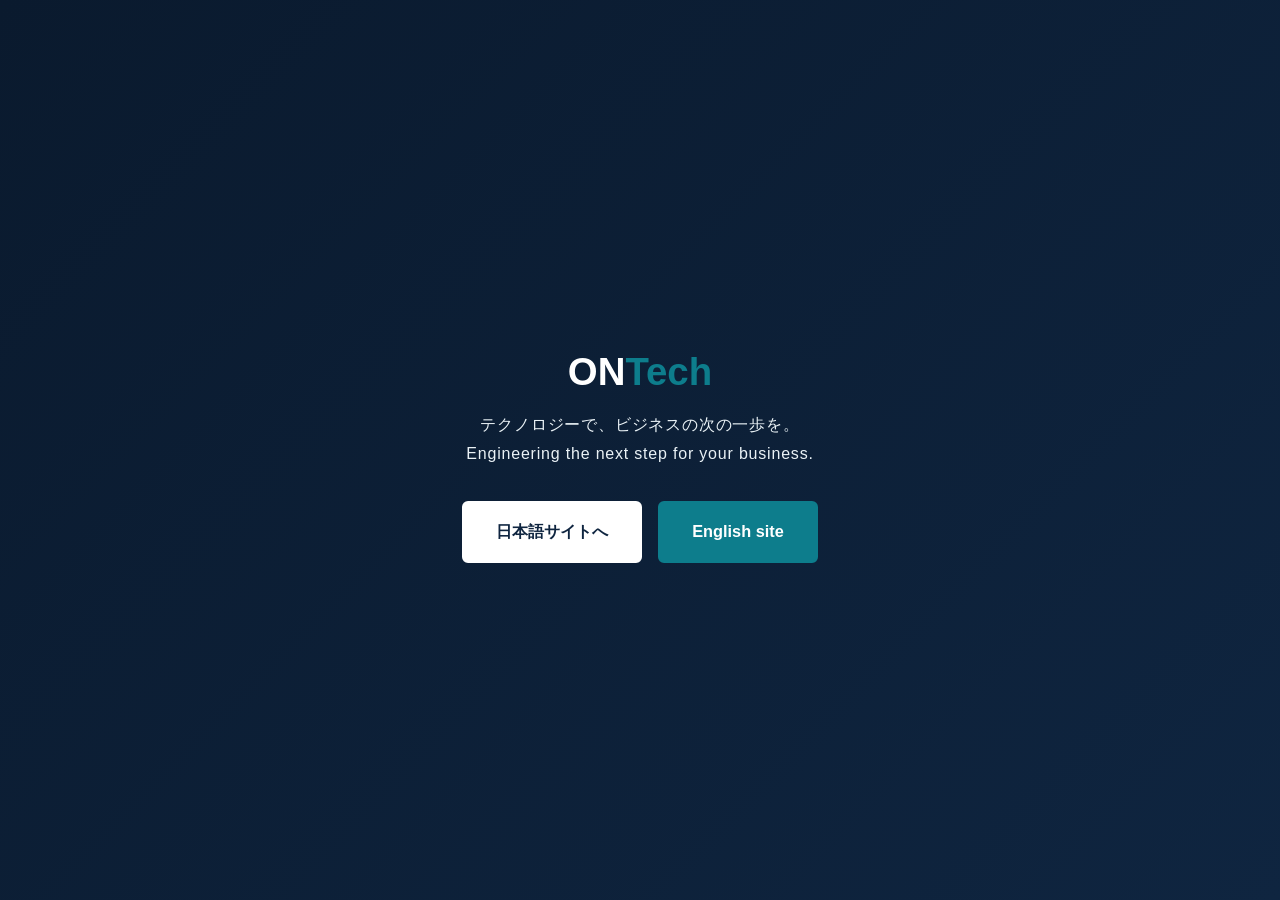
==== index.html @ b0e49d93 "first attempt" ====
<!DOCTYPE html>
<!-- Root = x-default language selector. No auto-redirect (better for SEO &
     no-JS). Crawlers follow hreflang; humans pick a language. -->
<html lang="en">
<head>
  <meta charset="UTF-8">
  <meta name="viewport" content="width=device-width, initial-scale=1">
  <title>ON Tech | AIエージェント・バックエンド開発 / AI Agents & Backend</title>
  <meta name="description" content="ON Tech — AI agent development, backend engineering, and data analytics. AIエージェント開発・バックエンド開発・データ活用。日本語 / English.">
  <meta name="robots" content="index, follow">

  <link rel="canonical" href="https://ontech.co.jp/">
  <link rel="alternate" hreflang="ja" href="https://ontech.co.jp/ja/">
  <link rel="alternate" hreflang="en" href="https://ontech.co.jp/en/">
  <link rel="alternate" hreflang="x-default" href="https://ontech.co.jp/">

  <meta property="og:type" content="website">
  <meta property="og:site_name" content="ON Tech">
  <meta property="og:title" content="ON Tech | AI Agents & Backend Development">
  <meta property="og:description" content="AIエージェント開発・バックエンド開発・データ活用 / AI agents, backend, and data. 日本語 / English.">
  <meta property="og:url" content="https://ontech.co.jp/">

  <link rel="stylesheet" href="/assets/css/style.css">

  <script type="application/ld+json">
  {
    "@context": "https://schema.org",
    "@type": "Organization",
    "name": "ON Tech",
    "url": "https://ontech.co.jp/",
    "email": "info@ontech.co.jp",
    "knowsLanguage": ["ja", "en"]
  }
  </script>
</head>
<body>
  <main class="lang-picker">
    <div class="box">
      <p class="logo">ON<span>Tech</span></p>
      <p style="color:var(--on-dark);letter-spacing:.05em">テクノロジーで、ビジネスの次の一歩を。<br>Engineering the next step for your business.</p>
      <div class="choices">
        <a class="btn btn--lg btn--light" href="/ja/" hreflang="ja">日本語サイトへ</a>
        <a class="btn btn--lg" href="/en/" hreflang="en">English site</a>
      </div>
    </div>
  </main>
</body>
</html>
---- assets/css/style.css ----
/* =========================================================================
   ON Tech — shared stylesheet
   Single source of truth for all styling (DRY). Used by every page in
   every language. Theme via CSS custom properties below.
   ========================================================================= */

:root {
  /* Palette — premium B2B trust aesthetic */
  --navy:        #0f2540;
  --navy-deep:   #0a1a2e;
  --accent:      #0d7d8c;
  --accent-dark: #0a626e;
  --bg:          #ffffff;
  --bg-alt:      #f5f7fa;
  --bg-dark:     #0f2540;
  --text:        #1a2730;
  --muted:       #5a6b78;
  --border:      #e2e8ee;
  --on-dark:     #eaf2f6;

  /* Type */
  --font-sans: "Helvetica Neue", Arial, "Hiragino Kaku Gothic ProN",
               "Hiragino Sans", "Yu Gothic", Meiryo, sans-serif;
  --font-serif: "Times New Roman", "Yu Mincho", "Hiragino Mincho ProN", serif;

  /* Layout */
  --max:   1120px;
  --gap:   clamp(1rem, 3vw, 2rem);
  --radius: 6px;
  --shadow: 0 2px 10px rgba(15, 37, 64, .06);
  --shadow-lg: 0 8px 28px rgba(15, 37, 64, .10);
}

/* --- Reset / base ------------------------------------------------------- */
*, *::before, *::after { box-sizing: border-box; }
html { scroll-behavior: smooth; -webkit-text-size-adjust: 100%; }
body {
  margin: 0;
  font-family: var(--font-sans);
  color: var(--text);
  background: var(--bg);
  line-height: 1.8;
  font-size: 16px;
  -webkit-font-smoothing: antialiased;
}
img { max-width: 100%; height: auto; display: block; }
a { color: var(--accent-dark); text-decoration: none; }
a:hover { text-decoration: underline; }
h1, h2, h3, h4 { line-height: 1.4; color: var(--navy); font-weight: 700; }
p { margin: 0 0 1rem; }

/* Accessibility: skip link */
.skip-link {
  position: absolute; left: -999px; top: 0; z-index: 999;
  background: var(--navy); color: #fff; padding: .6rem 1rem;
}
.skip-link:focus { left: 0; }

/* --- Layout helpers ----------------------------------------------------- */
.container { width: 100%; max-width: var(--max); margin: 0 auto; padding: 0 var(--gap); }
.section { padding: clamp(3rem, 7vw, 5.5rem) 0; }
.section--alt { background: var(--bg-alt); }
.section--dark { background: var(--bg-dark); color: var(--on-dark); }
.section--dark h1, .section--dark h2, .section--dark h3 { color: #fff; }
.section-head { max-width: 720px; margin: 0 0 2.5rem; }
.section-head.center { margin-left: auto; margin-right: auto; text-align: center; }
.eyebrow {
  display: inline-block; font-size: .78rem; letter-spacing: .18em;
  text-transform: uppercase; color: var(--accent); font-weight: 700;
  margin-bottom: .6rem;
}
.lead { font-size: 1.12rem; color: var(--muted); }

/* --- Header / nav ------------------------------------------------------- */
.site-header {
  position: sticky; top: 0; z-index: 100;
  background: rgba(255, 255, 255, .92);
  backdrop-filter: saturate(180%) blur(8px);
  border-bottom: 1px solid var(--border);
}
.site-header .container {
  display: flex; align-items: center; gap: 1.25rem;
  min-height: 68px; flex-wrap: wrap;
}
.brand { display: flex; align-items: baseline; gap: .5rem; margin-right: auto; }
.brand a { color: var(--navy); text-decoration: none; }
.brand .logo { font-size: 1.4rem; font-weight: 800; letter-spacing: .02em; }
.brand .logo span { color: var(--accent); }
.brand .tagline { font-size: .72rem; color: var(--muted); }

.main-nav ul {
  list-style: none; margin: 0; padding: 0;
  display: flex; flex-wrap: wrap; gap: 1.1rem; align-items: center;
}
.main-nav a {
  color: var(--text); font-size: .92rem; font-weight: 500;
  padding: .4rem 0; text-decoration: none; border-bottom: 2px solid transparent;
}
.main-nav a:hover { color: var(--accent-dark); border-bottom-color: var(--accent); }
.main-nav a[aria-current="page"] { color: var(--accent-dark); border-bottom-color: var(--accent); }

.lang-switch { display: flex; gap: .35rem; align-items: center; font-size: .82rem; }
.lang-switch a { color: var(--muted); padding: .2rem .45rem; border-radius: 4px; }
.lang-switch a[aria-current="true"] { background: var(--navy); color: #fff; }
.lang-switch .sep { color: var(--border); }

.btn {
  display: inline-block; background: var(--accent); color: #fff;
  padding: .7rem 1.4rem; border-radius: var(--radius); font-weight: 600;
  font-size: .95rem; text-decoration: none; border: 2px solid var(--accent);
  transition: background .15s, border-color .15s, transform .05s;
}
.btn:hover { background: var(--accent-dark); border-color: var(--accent-dark); text-decoration: none; }
.btn:active { transform: translateY(1px); }
.btn--ghost { background: transparent; color: var(--accent-dark); }
.btn--ghost:hover { background: var(--accent); color: #fff; }
.btn--light { background: #fff; color: var(--navy); border-color: #fff; }
.btn--light:hover { background: var(--on-dark); border-color: var(--on-dark); color: var(--navy); }
.btn--lg { padding: .9rem 2rem; font-size: 1.02rem; }

/* --- Hero --------------------------------------------------------------- */
.hero {
  background: linear-gradient(135deg, var(--navy-deep) 0%, var(--navy) 55%, var(--accent-dark) 140%);
  color: var(--on-dark); padding: clamp(3.5rem, 9vw, 7rem) 0;
}
.hero h1 { color: #fff; font-size: clamp(1.8rem, 4.5vw, 3rem); margin: 0 0 1.2rem; }
.hero p { font-size: clamp(1rem, 2vw, 1.2rem); max-width: 640px; color: var(--on-dark); }
.hero .actions { margin-top: 2rem; display: flex; gap: .9rem; flex-wrap: wrap; }

/* --- Cards / grids ------------------------------------------------------ */
.grid { display: grid; gap: 1.5rem; }
.grid--2 { grid-template-columns: repeat(auto-fit, minmax(280px, 1fr)); }
.grid--3 { grid-template-columns: repeat(auto-fit, minmax(260px, 1fr)); }

.card {
  background: var(--bg); border: 1px solid var(--border);
  border-radius: var(--radius); padding: 1.8rem; box-shadow: var(--shadow);
  transition: box-shadow .18s, transform .18s;
}
.card:hover { box-shadow: var(--shadow-lg); transform: translateY(-3px); }
.card h3 { margin: .2rem 0 .6rem; font-size: 1.15rem; }
.card p { color: var(--muted); margin: 0; font-size: .96rem; }
.card .icon {
  width: 44px; height: 44px; border-radius: 10px; margin-bottom: 1rem;
  background: linear-gradient(135deg, var(--accent), var(--accent-dark));
  display: flex; align-items: center; justify-content: center;
  color: #fff; font-size: 1.25rem; font-weight: 700;
}
.card .tag {
  display: inline-block; font-size: .72rem; font-weight: 700; color: var(--accent-dark);
  background: rgba(13, 125, 140, .1); padding: .15rem .55rem; border-radius: 99px;
  margin-bottom: .8rem; letter-spacing: .04em;
}

/* --- Steps (process) ---------------------------------------------------- */
.steps { counter-reset: step; display: grid; gap: 1.25rem; max-width: 820px; }
.step {
  position: relative; padding: 1.5rem 1.5rem 1.5rem 4.5rem;
  background: var(--bg); border: 1px solid var(--border); border-radius: var(--radius);
}
.step::before {
  counter-increment: step; content: counter(step, decimal-leading-zero);
  position: absolute; left: 1.3rem; top: 1.35rem;
  font-size: 1.1rem; font-weight: 800; color: #fff;
  background: var(--accent); width: 2.1rem; height: 2.1rem; border-radius: 50%;
  display: flex; align-items: center; justify-content: center; line-height: 1;
}
.step h3 { margin: 0 0 .3rem; font-size: 1.08rem; }
.step p { margin: 0; color: var(--muted); font-size: .95rem; }

/* --- Pricing ------------------------------------------------------------ */
.plans { display: grid; gap: 1.5rem; grid-template-columns: repeat(auto-fit, minmax(300px, 1fr)); }
.plan {
  border: 1px solid var(--border); border-radius: var(--radius); padding: 2rem;
  background: var(--bg); box-shadow: var(--shadow); display: flex; flex-direction: column;
}
.plan--featured { border-color: var(--accent); border-width: 2px; position: relative; }
.plan--featured .ribbon {
  position: absolute; top: -.85rem; left: 2rem; background: var(--accent); color: #fff;
  font-size: .72rem; font-weight: 700; padding: .25rem .8rem; border-radius: 99px; letter-spacing: .05em;
}
.plan h3 { font-size: 1.3rem; margin: 0 0 .4rem; }
.plan .price { font-size: 1.6rem; font-weight: 800; color: var(--navy); margin: .4rem 0 1rem; }
.plan .price small { font-size: .9rem; font-weight: 500; color: var(--muted); }
.plan ul { list-style: none; padding: 0; margin: 0 0 1.6rem; }
.plan li { padding: .45rem 0 .45rem 1.6rem; position: relative; color: var(--text); font-size: .95rem; border-bottom: 1px dashed var(--border); }
.plan li::before { content: "\2713"; position: absolute; left: 0; color: var(--accent); font-weight: 700; }
.plan .btn { margin-top: auto; text-align: center; }

/* --- Definition table (company profile) --------------------------------- */
.profile-table { width: 100%; border-collapse: collapse; max-width: 760px; }
.profile-table th, .profile-table td {
  text-align: left; padding: 1rem 1.2rem; border-bottom: 1px solid var(--border); vertical-align: top;
}
.profile-table th {
  width: 30%; background: var(--bg-alt); color: var(--navy); font-weight: 700; white-space: nowrap;
}
@media (max-width: 560px) {
  .profile-table, .profile-table tbody, .profile-table tr, .profile-table th, .profile-table td { display: block; width: 100%; }
  .profile-table th { border-bottom: none; }
  .profile-table td { padding-top: .3rem; }
}

/* --- Feature / split rows ----------------------------------------------- */
.split { display: grid; gap: 2.5rem; grid-template-columns: 1fr 1fr; align-items: center; }
@media (max-width: 820px) { .split { grid-template-columns: 1fr; } }
.checklist { list-style: none; padding: 0; margin: 1rem 0 0; }
.checklist li { padding: .4rem 0 .4rem 1.8rem; position: relative; }
.checklist li::before { content: "\2713"; position: absolute; left: 0; color: var(--accent); font-weight: 700; }

/* --- Contact ------------------------------------------------------------ */
.contact-box {
  background: var(--bg-alt); border: 1px solid var(--border); border-radius: var(--radius);
  padding: 2rem; max-width: 640px;
}
.contact-box .email { font-size: 1.3rem; font-weight: 700; color: var(--navy); word-break: break-all; }

/* --- CTA band ----------------------------------------------------------- */
.cta-band { background: var(--bg-dark); color: var(--on-dark); text-align: center; }
.cta-band h2 { color: #fff; }
.cta-band p { color: var(--on-dark); max-width: 560px; margin-left: auto; margin-right: auto; }

/* --- Footer ------------------------------------------------------------- */
.site-footer { background: var(--navy-deep); color: #b9c6d2; padding: 3rem 0 1.5rem; font-size: .9rem; }
.site-footer a { color: #cdd9e3; }
.site-footer .footer-grid { display: grid; gap: 2rem; grid-template-columns: 1.5fr 1fr 1fr; margin-bottom: 2rem; }
@media (max-width: 720px) { .site-footer .footer-grid { grid-template-columns: 1fr; } }
.site-footer h4 { color: #fff; font-size: .85rem; letter-spacing: .08em; text-transform: uppercase; margin: 0 0 .9rem; }
.site-footer ul { list-style: none; padding: 0; margin: 0; }
.site-footer li { margin-bottom: .5rem; }
.site-footer .brand-block .logo { font-size: 1.3rem; font-weight: 800; color: #fff; }
.site-footer .brand-block .logo span { color: var(--accent); }
.site-footer .legal { border-top: 1px solid rgba(255,255,255,.12); padding-top: 1.2rem; display: flex; justify-content: space-between; flex-wrap: wrap; gap: .5rem; color: #8398aa; }

/* --- Breadcrumb --------------------------------------------------------- */
.breadcrumb { font-size: .82rem; color: var(--muted); padding: .9rem 0; }
.breadcrumb ol { list-style: none; display: flex; flex-wrap: wrap; gap: .4rem; margin: 0; padding: 0; }
.breadcrumb li::after { content: "\203A"; margin-left: .4rem; color: var(--border); }
.breadcrumb li:last-child::after { content: ""; }

/* --- Utility ------------------------------------------------------------ */
.text-center { text-align: center; }
.mt-0 { margin-top: 0; }
.mb-0 { margin-bottom: 0; }
.page-hero { background: var(--bg-alt); padding: clamp(2.5rem, 6vw, 4rem) 0; border-bottom: 1px solid var(--border); }
.page-hero h1 { font-size: clamp(1.6rem, 3.5vw, 2.4rem); margin: 0 0 .6rem; }
.page-hero p { color: var(--muted); max-width: 680px; margin: 0; }

/* --- Root language picker ---------------------------------------------- */
.lang-picker { min-height: 100vh; display: flex; align-items: center; justify-content: center; background: linear-gradient(135deg, var(--navy-deep), var(--navy)); }
.lang-picker .box { text-align: center; color: var(--on-dark); padding: 2rem; }
.lang-picker .logo { font-size: 2.4rem; font-weight: 800; color: #fff; margin-bottom: .3rem; }
.lang-picker .logo span { color: var(--accent); }
.lang-picker .choices { margin-top: 2rem; display: flex; gap: 1rem; justify-content: center; flex-wrap: wrap; }
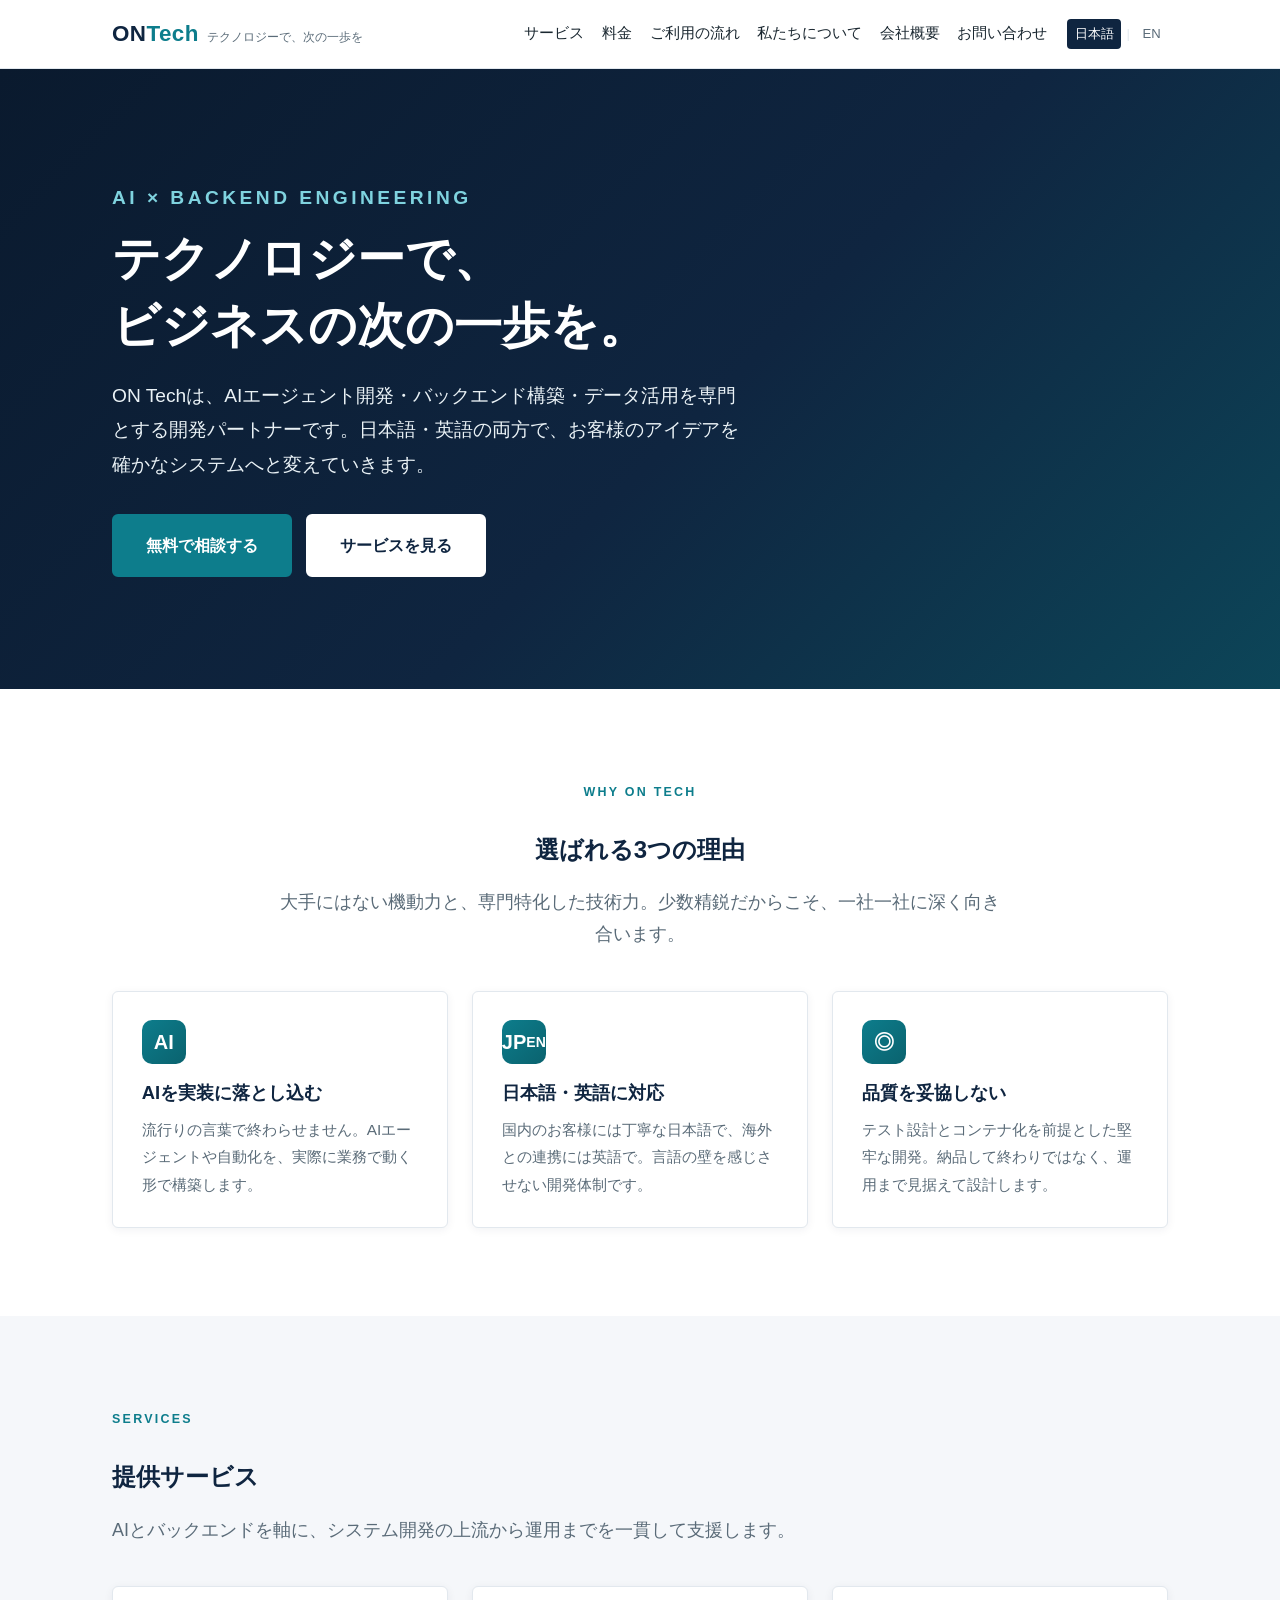
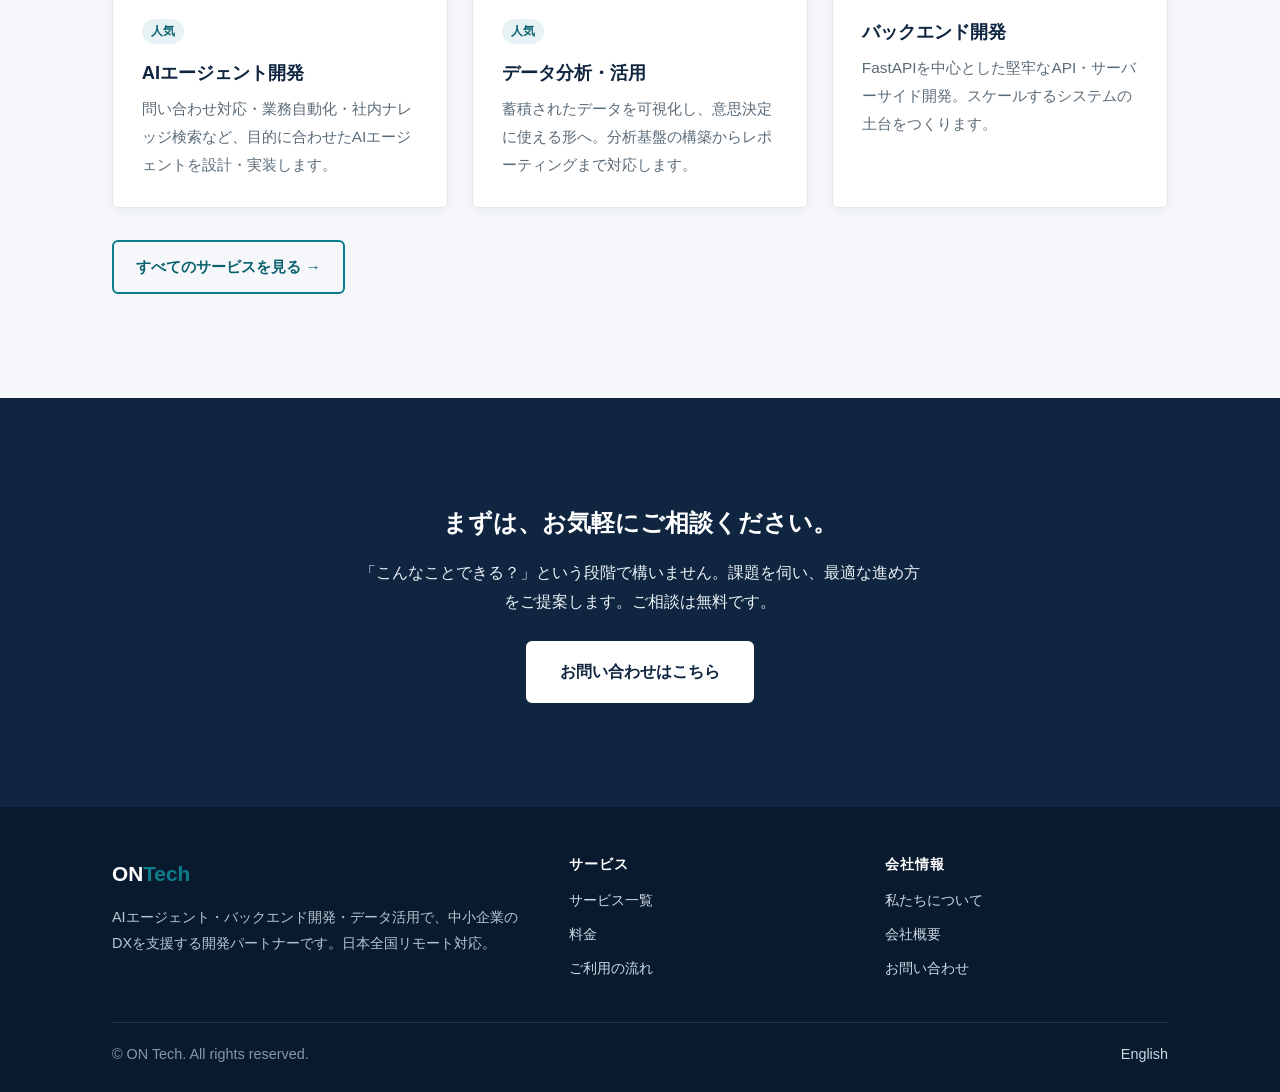
==== commit 925df634: "removed landing page" ====
--- a/index.html
+++ b/index.html
@@ -1,48 +1,185 @@
 <!DOCTYPE html>
-<!-- Root = x-default language selector. No auto-redirect (better for SEO &
-     no-JS). Crawlers follow hreflang; humans pick a language. -->
-<html lang="en">
+<!-- Root = Japanese default home. /en/ remains available through the language switcher. -->
+<html lang="ja">
 <head>
   <meta charset="UTF-8">
   <meta name="viewport" content="width=device-width, initial-scale=1">
-  <title>ON Tech | AIエージェント・バックエンド開発 / AI Agents & Backend</title>
-  <meta name="description" content="ON Tech — AI agent development, backend engineering, and data analytics. AIエージェント開発・バックエンド開発・データ活用。日本語 / English.">
+  <title>ON Tech｜AIエージェント・バックエンド開発・データ活用</title>
+  <meta name="description" content="ON Techは、AIエージェント開発・FastAPIによるバックエンド構築・データ分析を得意とする少数精鋭の開発パートナーです。日本語・英語の両方で、中小企業のDXを支援します。">
   <meta name="robots" content="index, follow">
 
   <link rel="canonical" href="https://ontech.co.jp/">
-  <link rel="alternate" hreflang="ja" href="https://ontech.co.jp/ja/">
+  <link rel="alternate" hreflang="ja" href="https://ontech.co.jp/">
   <link rel="alternate" hreflang="en" href="https://ontech.co.jp/en/">
   <link rel="alternate" hreflang="x-default" href="https://ontech.co.jp/">
 
+  <!-- Open Graph -->
   <meta property="og:type" content="website">
   <meta property="og:site_name" content="ON Tech">
-  <meta property="og:title" content="ON Tech | AI Agents & Backend Development">
-  <meta property="og:description" content="AIエージェント開発・バックエンド開発・データ活用 / AI agents, backend, and data. 日本語 / English.">
+  <meta property="og:locale" content="ja_JP">
+  <meta property="og:locale:alternate" content="en_US">
+  <meta property="og:title" content="ON Tech｜AIエージェント・バックエンド開発・データ活用">
+  <meta property="og:description" content="AIエージェント開発・FastAPIバックエンド・データ分析が得意な少数精鋭の開発パートナー。日本語・英語対応。">
   <meta property="og:url" content="https://ontech.co.jp/">
+  <meta name="twitter:card" content="summary_large_image">
 
-  <link rel="stylesheet" href="/assets/css/style.css">
+  <link rel="stylesheet" href="assets/css/style.css">
 
+  <!-- Structured data: organization / service -->
   <script type="application/ld+json">
   {
     "@context": "https://schema.org",
-    "@type": "Organization",
+    "@type": "ProfessionalService",
     "name": "ON Tech",
+    "description": "AIエージェント開発・バックエンド開発・データ分析を提供する開発パートナー。",
     "url": "https://ontech.co.jp/",
     "email": "info@ontech.co.jp",
-    "knowsLanguage": ["ja", "en"]
+    "areaServed": { "@type": "Country", "name": "Japan" },
+    "availableLanguage": ["ja", "en"],
+    "knowsLanguage": ["ja", "en"],
+    "serviceType": ["AIエージェント開発", "バックエンド開発", "データ分析", "データベース設計", "コンテナ化", "テスト設計"],
+    "slogan": "テクノロジーで、ビジネスの次の一歩を。"
   }
   </script>
 </head>
 <body>
-  <main class="lang-picker">
-    <div class="box">
-      <p class="logo">ON<span>Tech</span></p>
-      <p style="color:var(--on-dark);letter-spacing:.05em">テクノロジーで、ビジネスの次の一歩を。<br>Engineering the next step for your business.</p>
-      <div class="choices">
-        <a class="btn btn--lg btn--light" href="/ja/" hreflang="ja">日本語サイトへ</a>
-        <a class="btn btn--lg" href="/en/" hreflang="en">English site</a>
+  <a class="skip-link" href="#main">本文へスキップ</a>
+
+  <header class="site-header">
+    <div class="container">
+      <div class="brand">
+        <a href="./">
+          <span class="logo">ON<span>Tech</span></span>
+        </a>
+        <span class="tagline">テクノロジーで、次の一歩を</span>
+      </div>
+      <nav class="main-nav" aria-label="メインナビゲーション">
+        <ul>
+          <li><a href="ja/services.html">サービス</a></li>
+          <li><a href="ja/pricing.html">料金</a></li>
+          <li><a href="ja/process.html">ご利用の流れ</a></li>
+          <li><a href="ja/about.html">私たちについて</a></li>
+          <li><a href="ja/company.html">会社概要</a></li>
+          <li><a href="ja/contact.html">お問い合わせ</a></li>
+        </ul>
+      </nav>
+      <div class="lang-switch" aria-label="言語切替">
+        <a href="./" aria-current="true">日本語</a>
+        <span class="sep">|</span>
+        <a href="en/" hreflang="en">EN</a>
       </div>
     </div>
+  </header>
+
+  <main id="main">
+    <!-- Hero -->
+    <section class="hero">
+      <div class="container">
+        <p class="eyebrow" style="color:#7fd3df">AI × Backend Engineering</p>
+        <h1>テクノロジーで、<br>ビジネスの次の一歩を。</h1>
+        <p>ON Techは、AIエージェント開発・バックエンド構築・データ活用を専門とする開発パートナーです。日本語・英語の両方で、お客様のアイデアを確かなシステムへと変えていきます。</p>
+        <div class="actions">
+          <a class="btn btn--lg" href="ja/contact.html">無料で相談する</a>
+          <a class="btn btn--lg btn--light" href="ja/services.html">サービスを見る</a>
+        </div>
+      </div>
+    </section>
+
+    <!-- Value props -->
+    <section class="section">
+      <div class="container">
+        <div class="section-head center">
+          <p class="eyebrow">Why ON Tech</p>
+          <h2>選ばれる3つの理由</h2>
+          <p class="lead">大手にはない機動力と、専門特化した技術力。少数精鋭だからこそ、一社一社に深く向き合います。</p>
+        </div>
+        <div class="grid grid--3">
+          <article class="card">
+            <div class="icon">AI</div>
+            <h3>AIを実装に落とし込む</h3>
+            <p>流行りの言葉で終わらせません。AIエージェントや自動化を、実際に業務で動く形で構築します。</p>
+          </article>
+          <article class="card">
+            <div class="icon">JP<span style="font-size:.7em">EN</span></div>
+            <h3>日本語・英語に対応</h3>
+            <p>国内のお客様には丁寧な日本語で、海外との連携には英語で。言語の壁を感じさせない開発体制です。</p>
+          </article>
+          <article class="card">
+            <div class="icon">◎</div>
+            <h3>品質を妥協しない</h3>
+            <p>テスト設計とコンテナ化を前提とした堅牢な開発。納品して終わりではなく、運用まで見据えて設計します。</p>
+          </article>
+        </div>
+      </div>
+    </section>
+
+    <!-- Services preview -->
+    <section class="section section--alt">
+      <div class="container">
+        <div class="section-head">
+          <p class="eyebrow">Services</p>
+          <h2>提供サービス</h2>
+          <p class="lead">AIとバックエンドを軸に、システム開発の上流から運用までを一貫して支援します。</p>
+        </div>
+        <div class="grid grid--3">
+          <article class="card">
+            <span class="tag">人気</span>
+            <h3>AIエージェント開発</h3>
+            <p>問い合わせ対応・業務自動化・社内ナレッジ検索など、目的に合わせたAIエージェントを設計・実装します。</p>
+          </article>
+          <article class="card">
+            <span class="tag">人気</span>
+            <h3>データ分析・活用</h3>
+            <p>蓄積されたデータを可視化し、意思決定に使える形へ。分析基盤の構築からレポーティングまで対応します。</p>
+          </article>
+          <article class="card">
+            <h3>バックエンド開発</h3>
+            <p>FastAPIを中心とした堅牢なAPI・サーバーサイド開発。スケールするシステムの土台をつくります。</p>
+          </article>
+        </div>
+        <p style="margin-top:2rem"><a class="btn btn--ghost" href="ja/services.html">すべてのサービスを見る →</a></p>
+      </div>
+    </section>
+
+    <!-- CTA band -->
+    <section class="section cta-band">
+      <div class="container">
+        <h2>まずは、お気軽にご相談ください。</h2>
+        <p>「こんなことできる？」という段階で構いません。課題を伺い、最適な進め方をご提案します。ご相談は無料です。</p>
+        <p style="margin-top:1.5rem"><a class="btn btn--lg btn--light" href="ja/contact.html">お問い合わせはこちら</a></p>
+      </div>
+    </section>
   </main>
+
+  <footer class="site-footer">
+    <div class="container">
+      <div class="footer-grid">
+        <div class="brand-block">
+          <div class="logo">ON<span>Tech</span></div>
+          <p style="margin-top:.8rem">AIエージェント・バックエンド開発・データ活用で、中小企業のDXを支援する開発パートナーです。日本全国リモート対応。</p>
+        </div>
+        <div>
+          <h4>サービス</h4>
+          <ul>
+            <li><a href="ja/services.html">サービス一覧</a></li>
+            <li><a href="ja/pricing.html">料金</a></li>
+            <li><a href="ja/process.html">ご利用の流れ</a></li>
+          </ul>
+        </div>
+        <div>
+          <h4>会社情報</h4>
+          <ul>
+            <li><a href="ja/about.html">私たちについて</a></li>
+            <li><a href="ja/company.html">会社概要</a></li>
+            <li><a href="ja/contact.html">お問い合わせ</a></li>
+          </ul>
+        </div>
+      </div>
+      <div class="legal">
+        <span>&copy; ON Tech. All rights reserved.</span>
+        <span><a href="en/">English</a></span>
+      </div>
+    </div>
+  </footer>
 </body>
 </html>
--- a/assets/css/style.css
+++ b/assets/css/style.css
@@ -245,10 +245,3 @@
 .page-hero { background: var(--bg-alt); padding: clamp(2.5rem, 6vw, 4rem) 0; border-bottom: 1px solid var(--border); }
 .page-hero h1 { font-size: clamp(1.6rem, 3.5vw, 2.4rem); margin: 0 0 .6rem; }
 .page-hero p { color: var(--muted); max-width: 680px; margin: 0; }
-
-/* --- Root language picker ---------------------------------------------- */
-.lang-picker { min-height: 100vh; display: flex; align-items: center; justify-content: center; background: linear-gradient(135deg, var(--navy-deep), var(--navy)); }
-.lang-picker .box { text-align: center; color: var(--on-dark); padding: 2rem; }
-.lang-picker .logo { font-size: 2.4rem; font-weight: 800; color: #fff; margin-bottom: .3rem; }
-.lang-picker .logo span { color: var(--accent); }
-.lang-picker .choices { margin-top: 2rem; display: flex; gap: 1rem; justify-content: center; flex-wrap: wrap; }
